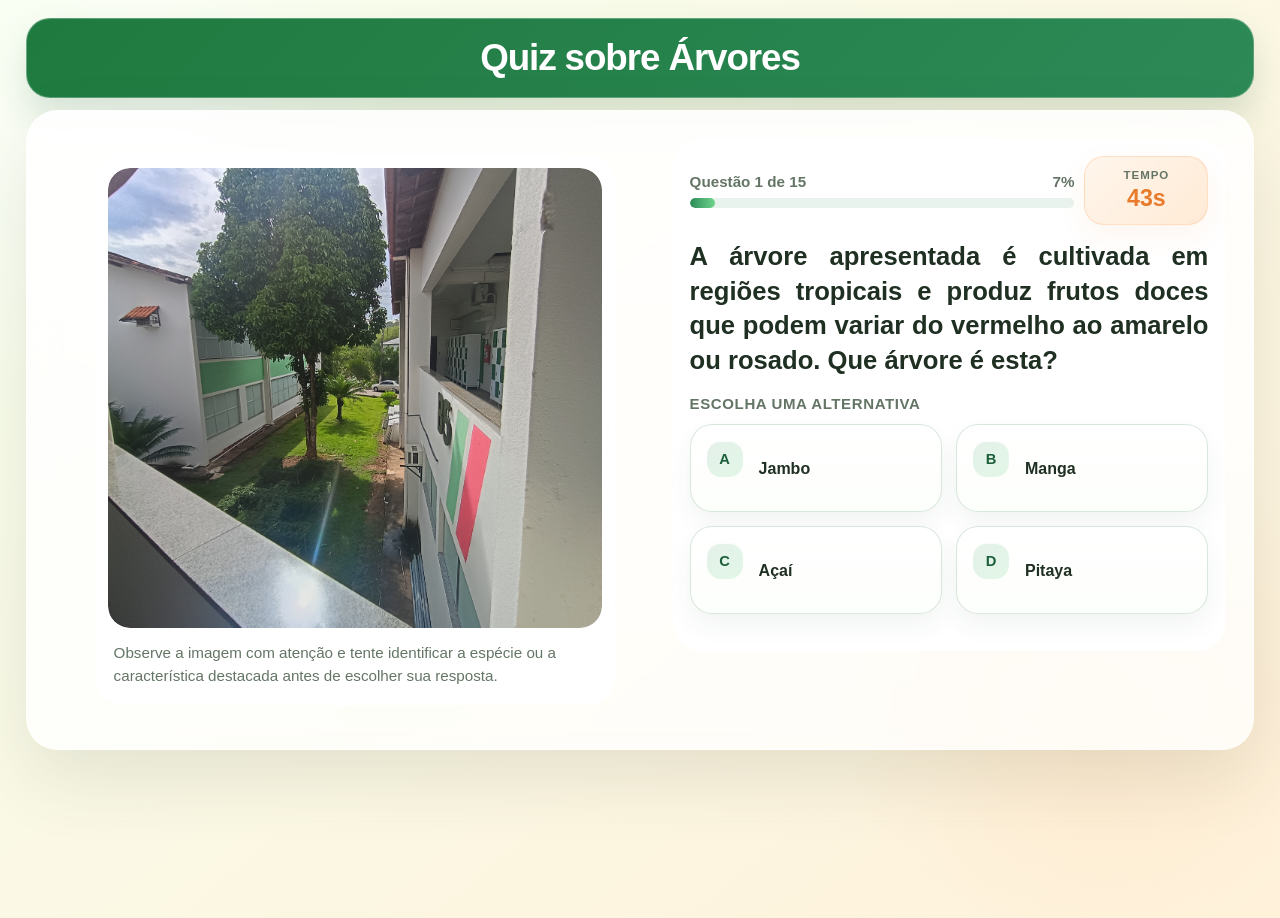
==== quiz.html @ ee48d8c1 "initial commit" ====
<!DOCTYPE html>
<html lang="pt-BR">
<head>
  <meta charset="UTF-8">
  <meta name="viewport" content="width=device-width, initial-scale=1.0">
  <title>Quiz de Árvores</title>
  <link rel="stylesheet" href="styles.css">
</head>
<body>
  <main class="page-shell">
    <header class="page-header">
      <h1 class="page-header-title">Quiz sobre Árvores</h1>
    </header>

    <section class="main-card">
      <section id="quizSection" aria-live="polite">
        <div id="quiz"></div>
      </section>

      <section id="finalScore" class="final-screen final-score-card" aria-live="polite" aria-labelledby="final-title">
        <h2 id="final-title" class="final-title">Quiz Finalizado!</h2>
        <p class="final-text">
          Você acertou <span id="score" class="score-number"></span> de 15 questões. Continue explorando o campus e veja quantas espécies você já consegue reconhecer de primeira.
        </p>
        <div class="actions actions-center">
          <a id="homeBtn" class="action-btn" href="home.html">Voltar para a Home</a>
        </div>
      </section>
    </section>
  </main>

  <script src="script.js"></script>
</body>
</html>
---- styles.css ----
:root {
  --bg-top: #f7ffef;
  --bg-bottom: #fff1da;
  --panel: rgba(255, 255, 255, 0.78);
  --line: rgba(52, 122, 73, 0.18);
  --text: #1f2f22;
  --muted: #647565;
  --green: #2d8a57;
  --green-dark: #1d5f3a;
  --peach: #ff9f5a;
  --peach-dark: #e87b2b;
  --danger: #ca4a5b;
  --success: #2c9a57;
  --shadow: 0 28px 70px rgba(54, 70, 46, 0.12);
}

* {
  box-sizing: border-box;
}

html {
  scroll-behavior: smooth;
}

body {
  margin: 0;
  min-height: 100vh;
  font-family: "Segoe UI", "Trebuchet MS", sans-serif;
  color: var(--text);
  background:
    radial-gradient(circle at 10% 15%, rgba(255, 255, 255, 0.72), transparent 20%),
    radial-gradient(circle at 85% 75%, rgba(255, 159, 90, 0.12), transparent 20%),
    linear-gradient(140deg, var(--bg-top), var(--bg-bottom));
  overflow-x: hidden;
}

a {
  text-decoration: none;
}

.page-shell {
  width: min(96%, 1480px);
  margin: 18px auto;
  position: relative;
}

.page-header {
  margin-bottom: 12px;
  padding: 18px 24px;
  text-align: center;
  border-radius: 24px;
  background: linear-gradient(135deg, #1f7a3f, #2d8a57);
  border: 1px solid rgba(255, 255, 255, 0.28);
  box-shadow: 0 18px 36px rgba(29, 95, 58, 0.16);
}

.page-header-title {
  margin: 0;
  font-size: clamp(1.6rem, 3vw, 2.3rem);
  font-weight: 900;
  letter-spacing: -0.03em;
  color: #ffffff;
}

.main-card {
  border-radius: 32px;
  padding: 28px;
  background: linear-gradient(180deg, rgba(255, 255, 255, 0.88), rgba(255, 255, 255, 0.78));
  border: 1px solid rgba(255, 255, 255, 0.58);
  box-shadow: var(--shadow);
  backdrop-filter: blur(14px);
}

.home-title {
  margin: 0 0 20px;
  font-size: clamp(2rem, 4vw, 3.1rem);
  line-height: 1.05;
  letter-spacing: -0.03em;
  text-align: center;
}

.home-text {
  margin: 14px 0 0;
  max-width: 62ch;
  font-size: 1.2rem;
  line-height: 1.85;
  color: var(--muted);
  text-align: justify;
}

.home-stage {
  align-items: stretch;
}

.home-content {
  display: flex;
  flex-direction: column;
  justify-content: center;
}

.quiz-stage {
  display: grid;
  grid-template-columns: minmax(400px, 600px) minmax(0, 1fr);
  gap: 18px;
  align-items: start;
}

.media-panel,
.content-panel,
.final-screen {
  background: var(--panel);
  border: 1px solid rgba(255, 255, 255, 0.72);
  border-radius: 28px;
  box-shadow: inset 0 1px 0 rgba(255, 255, 255, 0.8);
  backdrop-filter: blur(10px);
}

.media-panel {
  padding: 12px;
}

.media-frame {
  position: relative;
  overflow: hidden;
  border-radius: 22px;
}

.media-frame::after {
  content: "";
  position: absolute;
  inset: 0;
  background: linear-gradient(180deg, rgba(255, 255, 255, 0.04), rgba(33, 49, 38, 0.12));
  pointer-events: none;
}

.quiz-image {
  display: block;
  width: 100%;
  height: 460px;
  object-fit: cover;
  border-radius: 22px;
  transition: transform 0.5s ease;
}

.media-panel:hover .quiz-image {
  transform: scale(1.03);
}

.media-caption {
  margin: 14px 6px 4px;
  font-size: 0.95rem;
  line-height: 1.5;
  color: var(--muted);
}

.content-panel {
  padding: 16px;
}

.meta-row {
  display: flex;
  justify-content: space-between;
  align-items: center;
  gap: 10px;
  margin-bottom: 14px;
}

.progress-block {
  display: flex;
  flex-direction: column;
  gap: 8px;
  flex: 1;
}

.progress-label {
  display: flex;
  justify-content: space-between;
  gap: 12px;
  font-size: 0.95rem;
  font-weight: 700;
  color: var(--muted);
}

.progress-track {
  width: 100%;
  height: 10px;
  border-radius: 999px;
  background: rgba(45, 138, 87, 0.1);
  overflow: hidden;
}

.progress-bar {
  height: 100%;
  width: 0;
  border-radius: 999px;
  background: linear-gradient(90deg, var(--green), #6fd58d);
  transition: width 0.35s ease;
}

.timer-badge {
  min-width: 124px;
  padding: 12px 14px;
  border-radius: 20px;
  background: linear-gradient(135deg, rgba(255, 245, 235, 0.96), rgba(255, 233, 210, 0.92));
  border: 1px solid rgba(255, 159, 90, 0.24);
  box-shadow: 0 10px 28px rgba(232, 123, 43, 0.08);
  text-align: center;
}

.timer-label {
  display: block;
  font-size: 0.72rem;
  letter-spacing: 0.08em;
  text-transform: uppercase;
  font-weight: 800;
  color: var(--muted);
}

.timer-value {
  display: block;
  margin-top: 4px;
  font-size: 1.45rem;
  font-weight: 900;
  color: var(--peach-dark);
}

.question-title {
  margin: 0 0 18px;
  font-size: clamp(1.25rem, 2vw, 1.75rem);
  line-height: 1.35;
  text-align: justify;
}

.options-heading {
  margin: 0 0 12px;
  font-size: 0.94rem;
  font-weight: 800;
  letter-spacing: 0.04em;
  text-transform: uppercase;
  color: var(--muted);
}

.options-grid {
  display: grid;
  grid-template-columns: repeat(2, minmax(0, 1fr));
  gap: 14px;
}

.option-btn {
  position: relative;
  min-height: 88px;
  width: 100%;
  padding: 18px 18px 18px 68px;
  border: 1px solid var(--line);
  border-radius: 22px;
  background: linear-gradient(180deg, rgba(255, 255, 255, 0.95), rgba(252, 255, 250, 0.78));
  color: var(--text);
  text-align: left;
  cursor: pointer;
  font: inherit;
  font-size: 1rem;
  font-weight: 700;
  line-height: 1.45;
  box-shadow: 0 12px 24px rgba(39, 72, 47, 0.06);
  transition: transform 0.22s ease, box-shadow 0.22s ease, border-color 0.22s ease, background 0.22s ease;
}

.option-btn::before {
  content: attr(data-letter);
  position: absolute;
  top: 16px;
  left: 16px;
  width: 36px;
  height: 36px;
  border-radius: 14px;
  display: grid;
  place-items: center;
  background: linear-gradient(135deg, rgba(45, 138, 87, 0.12), rgba(111, 213, 141, 0.2));
  color: var(--green-dark);
  font-size: 0.92rem;
  font-weight: 900;
  box-shadow: inset 0 1px 0 rgba(255, 255, 255, 0.85);
}

.option-btn:hover {
  transform: translateY(-3px);
  border-color: rgba(45, 138, 87, 0.34);
  box-shadow: 0 18px 34px rgba(39, 72, 47, 0.12);
}

.option-btn:focus-visible,
.action-btn:focus-visible {
  outline: 3px solid rgba(255, 159, 90, 0.45);
  outline-offset: 3px;
}

.option-btn:disabled {
  cursor: default;
}

.option-btn.correct {
  border-color: rgba(44, 154, 87, 0.4);
  background: linear-gradient(180deg, rgba(222, 255, 231, 0.98), rgba(234, 255, 240, 0.88));
  color: var(--success);
  box-shadow: 0 18px 34px rgba(44, 154, 87, 0.12);
}

.option-btn.correct::before {
  background: linear-gradient(135deg, rgba(44, 154, 87, 0.18), rgba(111, 213, 141, 0.24));
  color: var(--success);
}

.option-btn.wrong {
  border-color: rgba(202, 74, 91, 0.28);
  background: linear-gradient(180deg, rgba(255, 243, 244, 0.98), rgba(255, 248, 249, 0.9));
  color: var(--danger);
  box-shadow: 0 18px 34px rgba(202, 74, 91, 0.08);
}

.option-btn.wrong::before {
  background: linear-gradient(135deg, rgba(202, 74, 91, 0.12), rgba(248, 223, 226, 0.8));
  color: var(--danger);
}

.actions {
  display: flex;
  justify-content: flex-end;
  margin-top: 20px;
}

.actions-center {
  justify-content: center;
}

.action-btn {
  position: relative;
  overflow: hidden;
  display: inline-flex;
  align-items: center;
  justify-content: center;
  border: 0;
  border-radius: 18px;
  padding: 17px 30px;
  font: inherit;
  font-size: 1.05rem;
  font-weight: 800;
  cursor: pointer;
  color: #fff;
  background: linear-gradient(135deg, var(--peach), var(--peach-dark));
  box-shadow: 0 18px 34px rgba(232, 123, 43, 0.24);
  transition: transform 0.22s ease, box-shadow 0.22s ease, filter 0.22s ease;
}

.action-btn::after {
  content: "";
  position: absolute;
  inset: 0;
  background: linear-gradient(120deg, transparent 20%, rgba(255, 255, 255, 0.3) 50%, transparent 80%);
  transform: translateX(-130%);
  transition: transform 0.55s ease;
}

.action-btn:hover {
  transform: translateY(-2px);
  box-shadow: 0 22px 38px rgba(232, 123, 43, 0.28);
  filter: saturate(1.05);
}

.action-btn:hover::after {
  transform: translateX(130%);
}

.action-btn[hidden] {
  display: none;
}

.home-content .actions {
  margin-top: 30px;
}

.final-screen {
  display: none;
  text-align: center;
  padding: 28px 22px 22px;
  margin-top: 8px;
}

.final-screen.is-visible {
  display: block;
}

.final-score-card {
  width: min(100%, 760px);
  height: 420px;
  margin: 8px auto 0;
  display: none;
  flex-direction: column;
  justify-content: center;
}

.final-score-card.is-visible {
  display: flex;
}

.final-badge {
  display: inline-block;
  padding: 9px 14px;
  border-radius: 999px;
  background: rgba(255, 159, 90, 0.16);
  color: var(--peach-dark);
  font-size: 0.8rem;
  font-weight: 800;
  letter-spacing: 0.08em;
  text-transform: uppercase;
}

.final-title {
  margin: 16px 0 8px;
  font-size: clamp(2.1rem, 4vw, 3rem);
  line-height: 1.05;
  color: var(--green-dark);
}

.final-text {
  margin: 0 auto;
  max-width: 34ch;
  font-size: 1.08rem;
  line-height: 1.6;
  color: var(--muted);
}

.score-number {
  color: var(--green);
  font-weight: 900;
}

.footer-note {
  margin: 20px 0 0;
  font-size: 0.92rem;
  color: var(--muted);
  text-align: center;
}

@media (max-width: 920px) {
  .quiz-stage {
    grid-template-columns: 1fr;
  }
}

@media (max-width: 680px) {
  .page-shell {
    width: min(100% - 20px, 1280px);
    margin: 8px auto;
  }

  .main-card {
    padding: 18px;
    border-radius: 24px;
  }


  .meta-row {
    flex-direction: column;
    align-items: stretch;
  }

  .options-grid {
    grid-template-columns: 1fr;
  }

  .quiz-image {
    height: 320px;
  }

  .actions {
    justify-content: stretch;
  }

  .actions-center {
    justify-content: stretch;
  }

  .action-btn {
    width: 100%;
  }
}
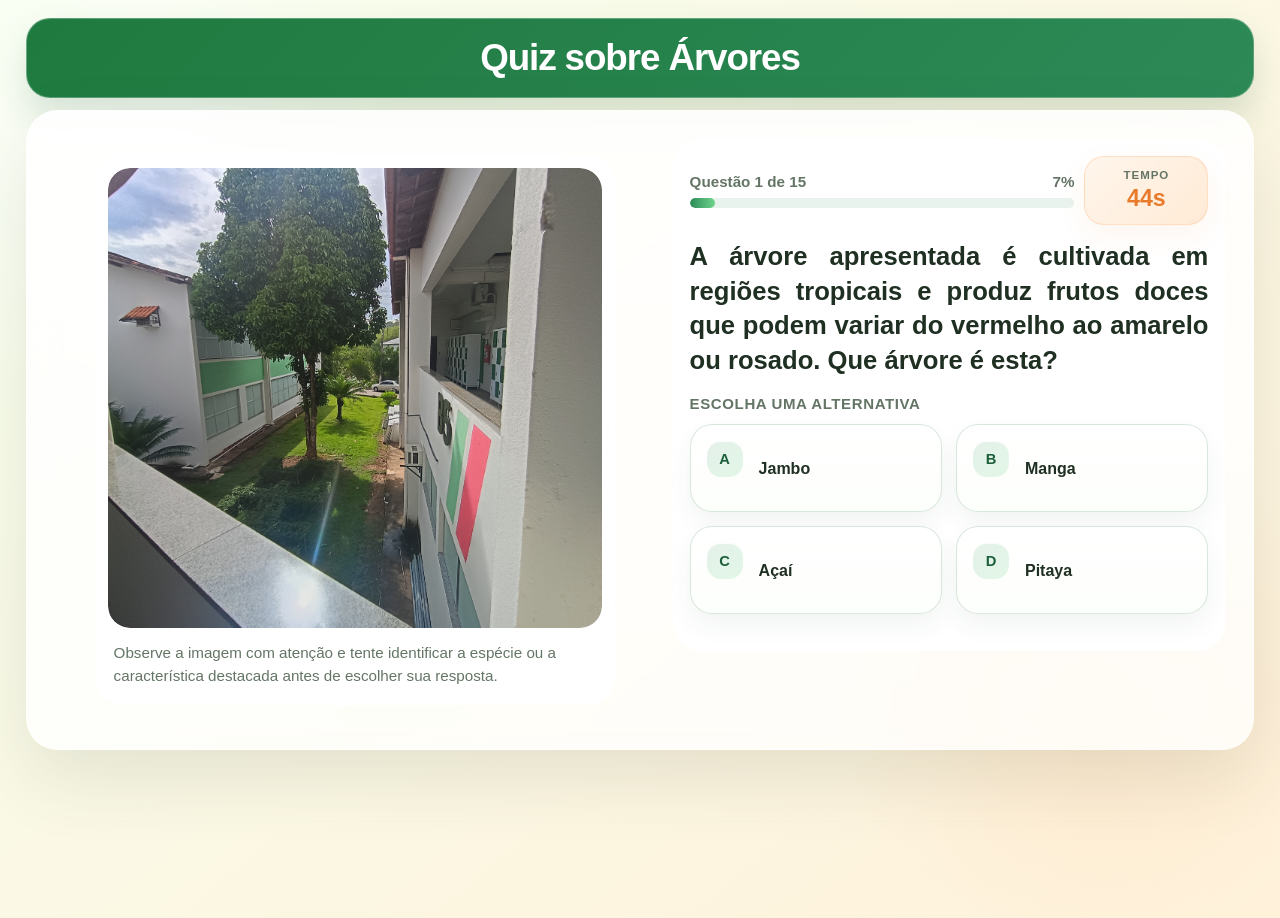
==== commit 488f2c0f: "fix: restart quiz" ====
--- a/quiz.html
+++ b/quiz.html
@@ -23,7 +23,7 @@
           Você acertou <span id="score" class="score-number"></span> de 15 questões. Continue explorando o campus e veja quantas espécies você já consegue reconhecer de primeira.
         </p>
         <div class="actions actions-center">
-          <a id="homeBtn" class="action-btn" href="home.html">Voltar para a Home</a>
+          <a id="homeBtn" class="action-btn" href="index.html">Voltar para a Home</a>
         </div>
       </section>
     </section>
